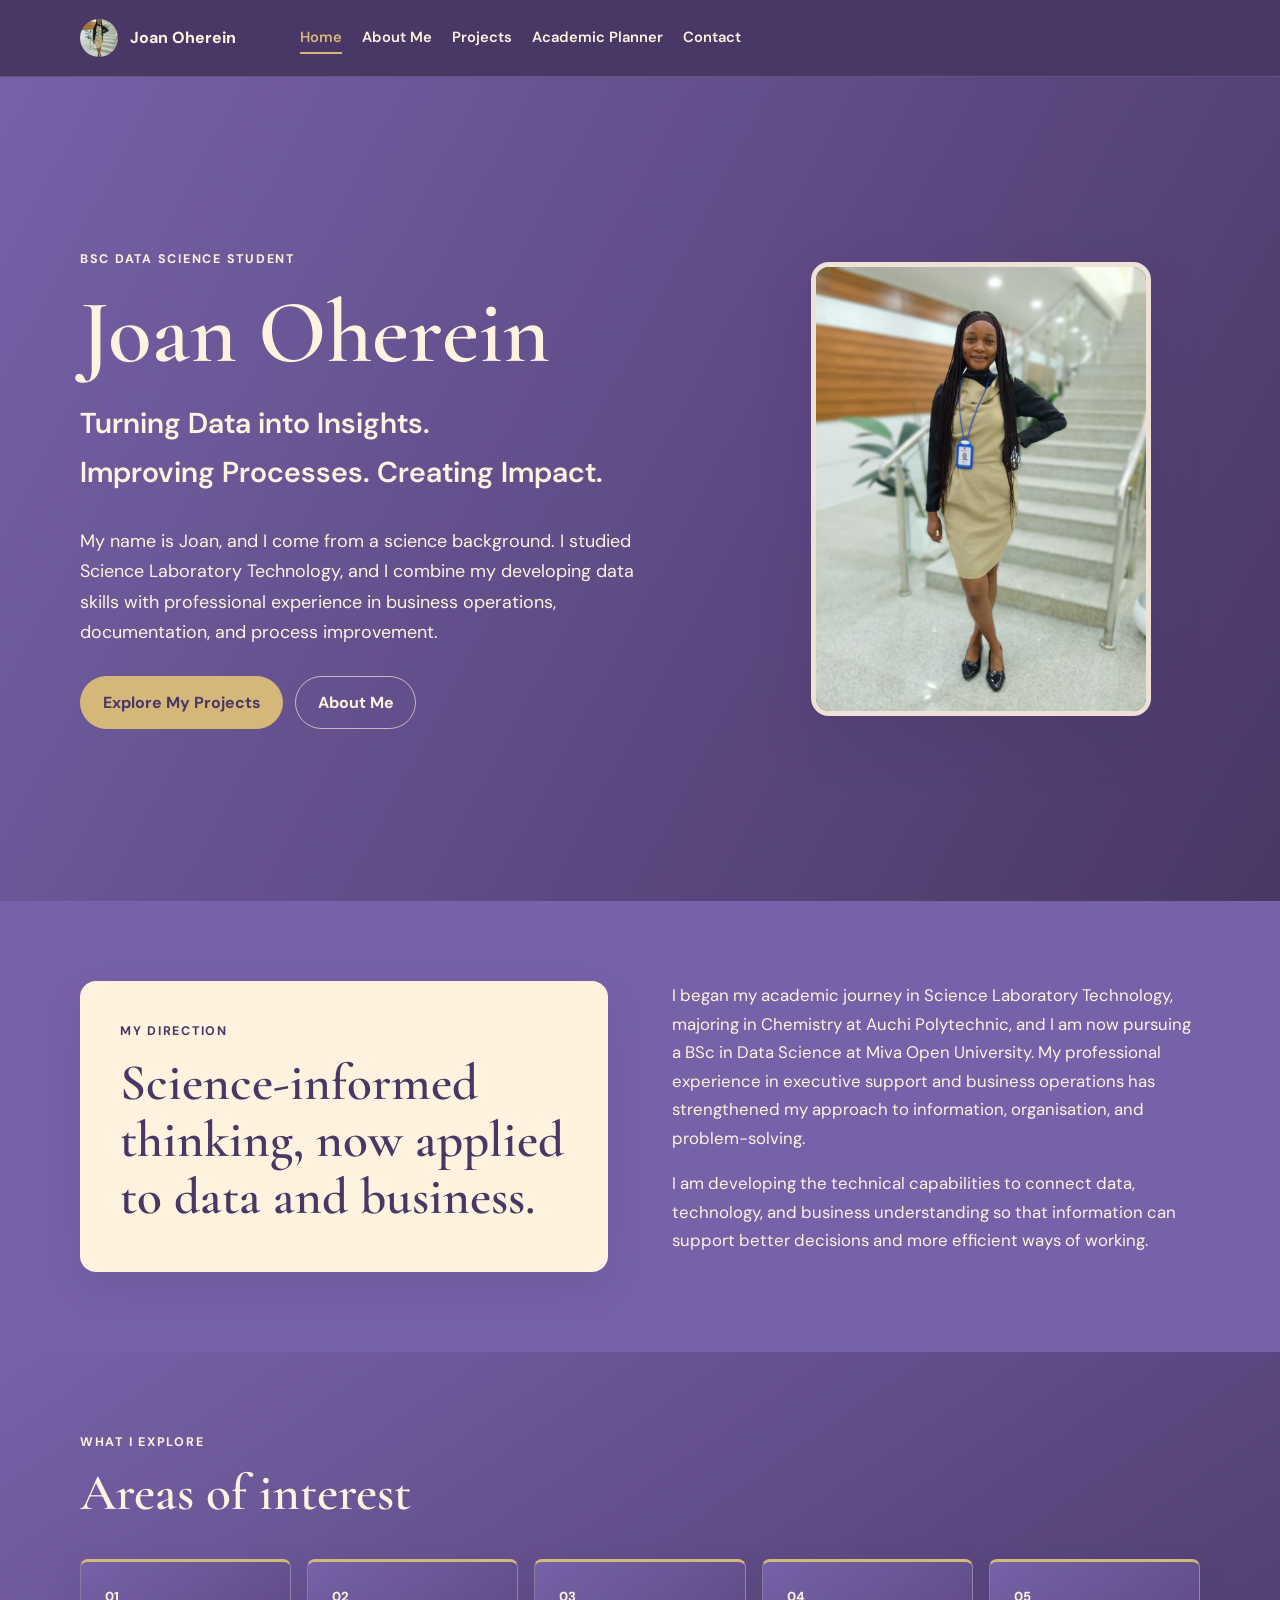
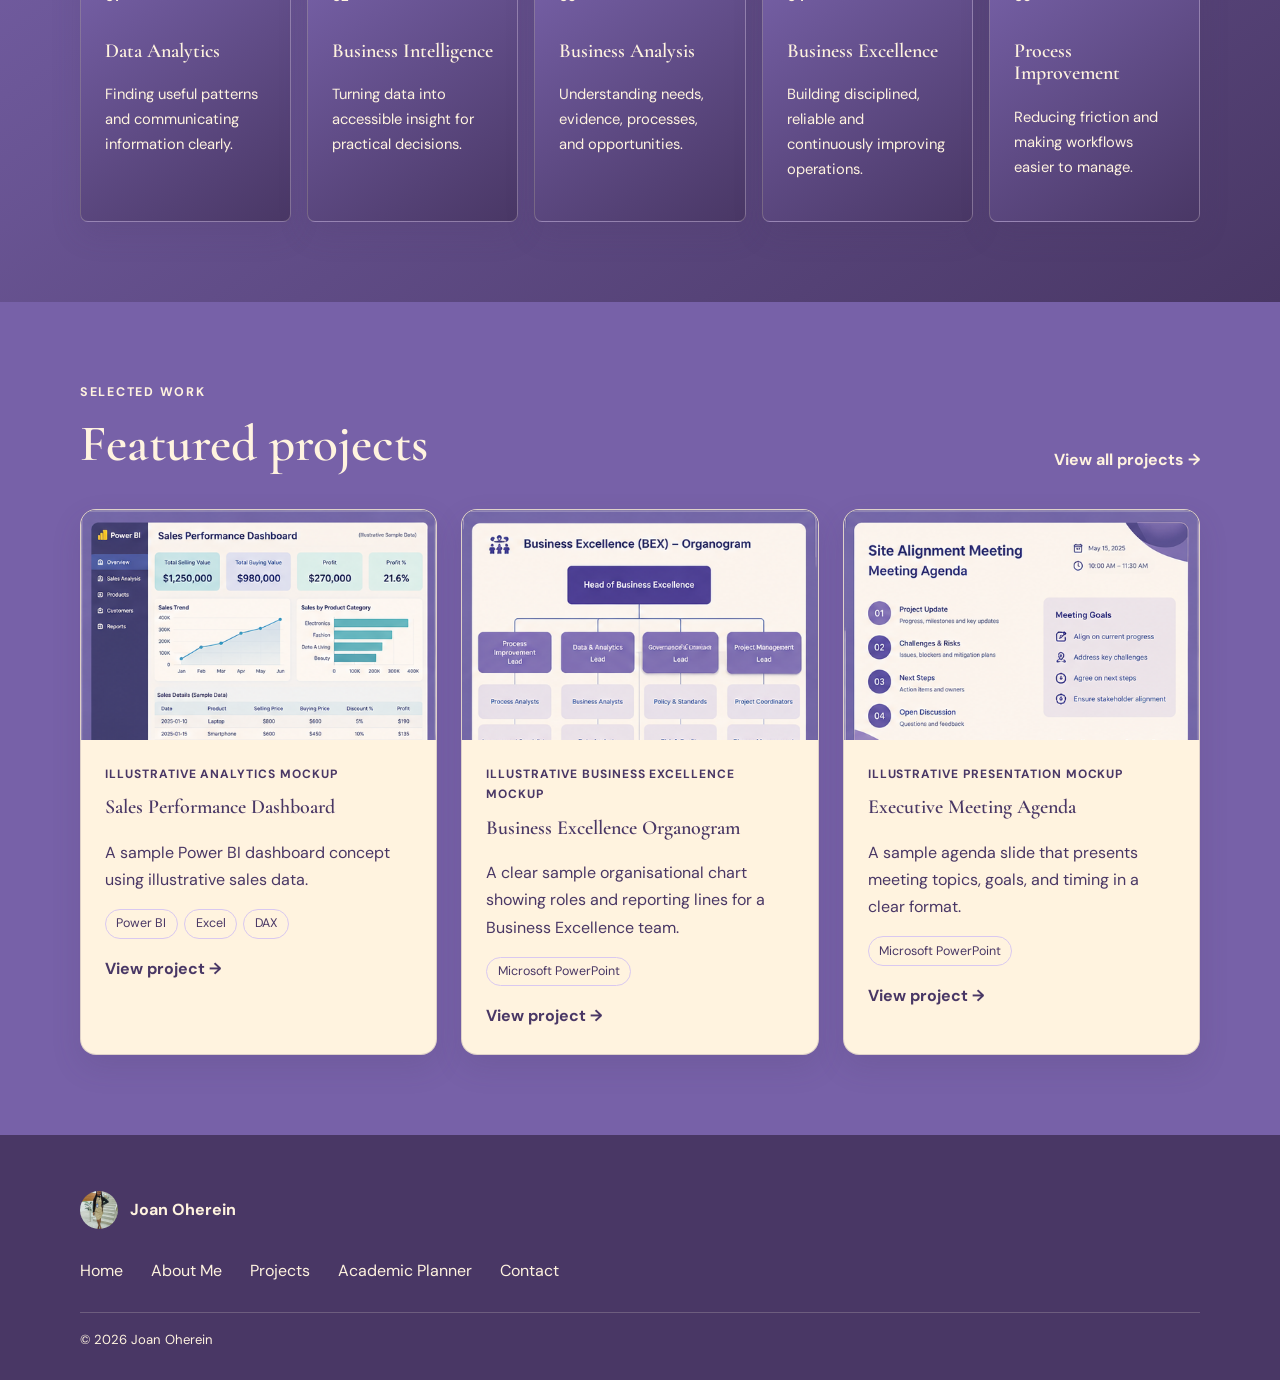
==== index.html @ 18962ed0 "Add initial portfolio structure with HTML, CSS, and JavaScript - Created index.html for the main por" ====
<!DOCTYPE html>
<html lang="en">
<head>
  <meta charset="UTF-8">
  <meta name="viewport" content="width=device-width, initial-scale=1.0">
  <meta name="description" content="Portfolio of Joan Oherein, a BSc Data Science student and aspiring data professional.">
  <title>Joan Oherein | Data Science Portfolio</title>
  <link rel="preconnect" href="https://fonts.googleapis.com">
  <link rel="preconnect" href="https://fonts.gstatic.com" crossorigin>
  <link href="https://fonts.googleapis.com/css2?family=Cormorant+Garamond:wght@500;600;700&family=DM+Sans:wght@400;500;600;700&display=swap" rel="stylesheet">
  <link rel="stylesheet" href="css/style.css">
</head>
<body>
  <a class="skip-link" href="#main-content">Skip to main content</a>
  <header class="site-header">
    <div class="container nav-wrap">
      <a class="brand" href="index.html" aria-label="Joan Oherein home"><img class="brand-mark" src="images/Profile.Jpeg" alt=""><span>Joan Oherein</span></a>
      <button class="nav-toggle" type="button" aria-expanded="false" aria-controls="primary-nav" aria-label="Open navigation"><span></span><span></span><span></span></button>
      <nav id="primary-nav" class="primary-nav" aria-label="Primary navigation">
        <a class="active" href="index.html" aria-current="page">Home</a><a href="about.html">About Me</a><a href="projects.html">Projects</a><a href="planner.html">Academic Planner</a><a href="contact.html">Contact</a>
      </nav>
    </div>
  </header>
  <main id="main-content">
    <section class="hero section">
      <div class="container hero-grid">
        <div class="hero-copy reveal">
          <p class="eyebrow">BSc Data Science Student</p>
          <h1>Joan Oherein</h1>
          <p class="hero-tagline">Turning Data into Insights.<br>Improving Processes. Creating Impact.</p>
          <p class="lead">My name is Joan, and I come from a science background. I studied Science Laboratory Technology, and I combine my developing data skills with professional experience in business operations, documentation, and process improvement.</p>
          <div class="button-row"><a class="button" href="projects.html">Explore My Projects</a><a class="button button-secondary" href="about.html">About Me</a></div>
        </div>
        <figure class="profile-frame reveal">
          <img src="images/Profile.Jpeg" alt="Portrait of Joan Oherein Efelomo">
        </figure>
      </div>
    </section>
    <section class="section">
      <div class="container intro-grid">
        <div><p class="eyebrow">My Direction</p><h2>Science-informed thinking, now applied to data and business.</h2></div>
        <div class="prose"><p>I began my academic journey in Science Laboratory Technology, majoring in Chemistry at Auchi Polytechnic, and I am now pursuing a BSc in Data Science at Miva Open University. My professional experience in executive support and business operations has strengthened my approach to information, organisation, and problem-solving.</p><p>I am developing the technical capabilities to connect data, technology, and business understanding so that information can support better decisions and more efficient ways of working.</p></div>
      </div>
    </section>
    <section class="section section-tinted" aria-labelledby="interests-heading">
      <div class="container"><div class="section-heading"><p class="eyebrow">What I Explore</p><h2 id="interests-heading">Areas of interest</h2></div><div class="interest-grid">
        <article class="interest-card"><span>01</span><h3>Data Analytics</h3><p>Finding useful patterns and communicating information clearly.</p></article>
        <article class="interest-card"><span>02</span><h3>Business Intelligence</h3><p>Turning data into accessible insight for practical decisions.</p></article>
        <article class="interest-card"><span>03</span><h3>Business Analysis</h3><p>Understanding needs, evidence, processes, and opportunities.</p></article>
        <article class="interest-card"><span>04</span><h3>Business Excellence</h3><p>Building disciplined, reliable and continuously improving operations.</p></article>
        <article class="interest-card"><span>05</span><h3>Process Improvement</h3><p>Reducing friction and making workflows easier to manage.</p></article>
      </div></div>
    </section>
    <section class="section" aria-labelledby="featured-heading">
      <div class="container"><div class="section-heading split-heading"><div><p class="eyebrow">Selected Work</p><h2 id="featured-heading">Featured projects</h2></div><a class="text-link" href="projects.html">View all projects <span aria-hidden="true">→</span></a></div><div class="project-grid">
        <article class="project-card"><img src="images/Project%202.png" alt="Illustrative Power BI sales performance dashboard mockup"><div class="project-body"><p class="project-type">Illustrative analytics mockup</p><h3>Sales Performance Dashboard</h3><p>A sample Power BI dashboard concept using illustrative sales data.</p><p class="project-tools"><span>Power BI</span><span>Excel</span><span>DAX</span></p><a class="text-link" href="projects.html#sales-project">View project →</a></div></article>
        <article class="project-card"><img src="images/project%201.png" alt="Illustrative Business Excellence team organogram mockup"><div class="project-body"><p class="project-type">Illustrative business excellence mockup</p><h3>Business Excellence Organogram</h3><p>A clear sample organisational chart showing roles and reporting lines for a Business Excellence team.</p><p class="project-tools"><span>Microsoft PowerPoint</span></p><a class="text-link" href="projects.html#organogram-project">View project →</a></div></article>
        <article class="project-card"><img src="images/Project%203.png" alt="Illustrative executive meeting agenda slide mockup"><div class="project-body"><p class="project-type">Illustrative presentation mockup</p><h3>Executive Meeting Agenda</h3><p>A sample agenda slide that presents meeting topics, goals, and timing in a clear format.</p><p class="project-tools"><span>Microsoft PowerPoint</span></p><a class="text-link" href="projects.html#agenda-project">View project →</a></div></article>
      </div></div>
    </section>
  </main>
  <footer class="site-footer"><div class="container footer-grid"><div><a class="brand brand-light" href="index.html"><img class="brand-mark" src="images/Profile.Jpeg" alt=""><span>Joan Oherein</span></a></div><nav aria-label="Footer navigation"><a href="index.html">Home</a><a href="about.html">About Me</a><a href="projects.html">Projects</a><a href="planner.html">Academic Planner</a><a href="contact.html">Contact</a></nav></div><div class="container footer-bottom"><p>&copy; <span id="current-year">2026</span> Joan Oherein</p></div></footer>
  <script src="js/script.js"></script>
</body>
</html>
---- css/style.css ----
/* Joan's portfolio: shared visual system */
:root {
  color-scheme: light;
  --lavender: #7761A8;
  --aubergine: #493765;
  --cream: #FFF3DF;
  --orchid: #D9C8F0;
  --champagne: #D6B77A;
  --space-1: .5rem; --space-2: 1rem; --space-3: 1.5rem; --space-4: 2rem;
  --space-5: 3rem; --space-6: 5rem; --radius: 8px;
  --shadow: 0 16px 40px rgba(73,55,101,.16);
}
* { box-sizing: border-box; }
html { scroll-behavior: smooth; background: var(--lavender); }
body { margin: 0; color: var(--cream); background: var(--lavender); font-family: "DM Sans", sans-serif; line-height: 1.7; }
img, video { max-width: 100%; display: block; }
a { color: inherit; }
button, input, textarea { font: inherit; }
button, a { -webkit-tap-highlight-color: transparent; }
:focus-visible { outline: 3px solid var(--champagne); outline-offset: 3px; }
.container { width: min(1120px, calc(100% - 40px)); margin-inline: auto; }
.section { padding: var(--space-6) 0; }
.section-tinted { background: linear-gradient(145deg, var(--lavender), var(--aubergine)); }
.skip-link { position: fixed; left: 1rem; top: -5rem; z-index: 100; padding: .75rem 1rem; background: var(--aubergine); color: var(--cream); font-weight: 700; }
.skip-link:focus { top: 1rem; }

/* Header and navigation */
.site-header { position: sticky; top: 0; z-index: 50; background: var(--aubergine); border-bottom: 1px solid rgba(255,243,223,.16); }
.nav-wrap { height: 76px; display: flex; align-items: center; justify-content: flex-start; }
.brand { display: inline-flex; gap: .75rem; align-items: center; text-decoration: none; font-weight: 750; }
.brand-mark { width: 38px; height: 38px; display: block; border-radius: 50%; object-fit: cover; }
.primary-nav { display: flex; align-items: center; gap: 1.25rem; margin-left: clamp(2rem, 5vw, 4rem); }
.primary-nav a { position: relative; min-height: 44px; display: inline-flex; align-items: center; text-decoration: none; color: var(--cream); font-size: .92rem; font-weight: 600; }
.primary-nav a::after { content: ""; position: absolute; left: 0; right: 100%; bottom: .35rem; height: 2px; background: var(--champagne); transition: right .2s ease; }
.primary-nav a:hover::after, .primary-nav a.active::after { right: 0; }
.primary-nav a.active, .primary-nav a:hover { color: var(--champagne); }
.nav-toggle { display: none; width: 44px; height: 44px; border: 0; background: transparent; padding: 10px; }
.nav-toggle span { display: block; height: 2px; margin: 5px 0; background: var(--cream); transition: transform .2s, opacity .2s; }
.nav-toggle[aria-expanded="true"] span:nth-child(1) { transform: translateY(7px) rotate(45deg); }
.nav-toggle[aria-expanded="true"] span:nth-child(2) { opacity: 0; }
.nav-toggle[aria-expanded="true"] span:nth-child(3) { transform: translateY(-7px) rotate(-45deg); }

/* Shared type and controls */
h1, h2, h3 { margin-top: 0; line-height: 1.12; letter-spacing: 0; font-family: "Cormorant Garamond", Georgia, serif; font-weight: 600; }
h1 { font-size: clamp(2.7rem, 7vw, 5.6rem); }
h2 { font-size: clamp(2rem, 4vw, 3.25rem); }
h3 { font-size: 1.25rem; }
p { margin-top: 0; }
.eyebrow { color: var(--cream); font-size: .78rem; font-weight: 700; letter-spacing: .14em; text-transform: uppercase; }
.lead { max-width: 620px; color: var(--cream); font-size: 1.12rem; }
.button-row { display: flex; flex-wrap: wrap; gap: .75rem; margin-top: 1.75rem; }
.button { min-height: 48px; display: inline-flex; align-items: center; justify-content: center; border: 1px solid var(--champagne); border-radius: 999px; padding: .75rem 1.35rem; background: var(--champagne); color: var(--aubergine); text-decoration: none; font-weight: 700; cursor: pointer; transition: transform .2s, background .2s, box-shadow .2s; }
.button:hover { transform: translateY(-2px); background: var(--cream); border-color: var(--cream); box-shadow: 0 10px 24px rgba(73,55,101,.25); }
.button:active { transform: translateY(0); }
.button-secondary { background: transparent; color: var(--cream); border-color: rgba(255,243,223,.65); }
.button-secondary:hover { background: var(--cream); color: var(--aubergine); border-color: var(--cream); }
.button-small { min-height: 42px; font-size: .9rem; }
.text-link { color: var(--aubergine); font-weight: 700; text-decoration: none; }
.section:not(.section-tinted) > .container > .section-heading .text-link { color: var(--cream); }
.text-link:hover { text-decoration: underline; }
.section-heading { margin-bottom: 2.25rem; }
.section-heading h2 { margin-bottom: 0; }
.split-heading { display: flex; align-items: end; justify-content: space-between; gap: 2rem; }

/* Home */
.hero { min-height: calc(100vh - 76px); display: grid; align-items: center; overflow: hidden; position: relative; background: linear-gradient(118deg, var(--lavender) 0%, var(--aubergine) 100%); }
.hero-grid { display: grid; grid-template-columns: 1.15fr .85fr; gap: clamp(2rem, 7vw, 6rem); align-items: center; }
.hero-copy h1 { margin-bottom: 1rem; }
.hero-tagline { color: var(--cream); font-size: clamp(1.2rem, 2.3vw, 1.8rem); font-weight: 600; }
.profile-frame { width: min(340px, 100%); aspect-ratio: 3/4; justify-self: center; margin: 0; }
.profile-frame img { position: relative; width: 100%; height: 100%; border: 5px solid rgba(255,243,223,.9); border-radius: 18px; object-fit: cover; object-position: center 25%; box-shadow: 0 22px 48px rgba(73,55,101,.28); }
.intro-grid { display: grid; grid-template-columns: 1fr 1fr; gap: 4rem; }
.intro-grid > div:first-child { padding: clamp(1.5rem, 4vw, 2.5rem); border-radius: 16px; background: var(--cream); color: var(--aubergine); box-shadow: var(--shadow); }
.intro-grid > div:first-child .eyebrow { color: var(--aubergine); }
.intro-grid > div:first-child h2 { color: var(--aubergine); }
.intro-grid h2 { margin-bottom: 0; }
.prose { color: var(--cream); font-size: 1.05rem; }
.interest-grid { display: grid; grid-template-columns: repeat(5, 1fr); gap: 1rem; }
.interest-card { min-height: 220px; display: flex; flex-direction: column; padding: 1.5rem; border: 1px solid rgba(255,243,223,.25); border-top: 3px solid var(--champagne); border-radius: var(--radius); background: linear-gradient(145deg, var(--lavender), var(--aubergine)); box-shadow: 0 12px 30px rgba(73,55,101,.16); }
.interest-card span { color: var(--cream); font-size: .82rem; font-weight: 800; }
.interest-card h3 { margin-top: 2rem; }
.interest-card p { color: var(--cream); font-size: .92rem; }
.project-grid { display: grid; grid-template-columns: repeat(3, 1fr); gap: 1.5rem; }
.project-card { overflow: hidden; border: 1px solid rgba(73,55,101,.18); border-radius: 16px; background: var(--cream); color: var(--aubergine); box-shadow: 0 12px 30px rgba(73,55,101,.14); transition: transform .25s ease, box-shadow .25s ease; }
.project-card:hover { transform: translateY(-5px); box-shadow: 0 20px 42px rgba(73,55,101,.24); }
.project-card img { width: 100%; height: 230px; object-fit: cover; object-position: top center; background: var(--aubergine); transition: transform .35s ease; }
.project-card:hover img { transform: scale(1.025); }
.project-body { padding: 1.5rem; }
.project-type { color: var(--aubergine); font-size: .75rem; font-weight: 700; letter-spacing: .08em; text-transform: uppercase; }
.project-card h3 { color: var(--aubergine); }
.project-card p:not(.project-type) { color: var(--aubergine); }
.project-card .text-link { color: var(--aubergine); }
.project-tools { display: flex; flex-wrap: wrap; gap: .4rem; }
.project-tools span { border: 1px solid var(--orchid); border-radius: 999px; padding: .2rem .65rem; color: var(--aubergine); font-size: .78rem; }
/* Inner pages */
.page-header { padding: 5rem 0 3.75rem; background: linear-gradient(118deg, var(--lavender), var(--aubergine)); color: var(--cream); }
.page-header h1 { margin-bottom: .75rem; font-size: clamp(3rem, 8vw, 5rem); }
.page-header p:not(.eyebrow) { max-width: 650px; color: var(--cream); font-size: 1.1rem; }
.about-grid { display: grid; grid-template-columns: .75fr 1.25fr; gap: clamp(2rem, 7vw, 6rem); align-items: center; }
.about-photo { width: 100%; max-height: 620px; object-fit: cover; }
.timeline { border-left: 2px solid var(--champagne); }
.timeline-item { display: grid; grid-template-columns: 180px 1fr; gap: 2rem; margin: 0 0 1.5rem; padding: 1.5rem; border: 1px solid rgba(73,55,101,.15); border-radius: 12px; background: var(--cream); color: var(--aubergine); box-shadow: 0 10px 24px rgba(73,55,101,.12); }
.timeline-date { color: var(--aubergine); font-weight: 700; }
.timeline-item h3 { color: var(--aubergine); }
.timeline-item h3 { font-size: 1.5rem; }
.two-column { display: grid; grid-template-columns: 1fr 1fr; gap: 4rem; }
.two-column > article, .two-column > aside { padding: clamp(1.5rem, 4vw, 2.5rem); border: 1px solid rgba(73,55,101,.15); border-radius: 14px; background: var(--cream); color: var(--aubergine); box-shadow: 0 10px 24px rgba(73,55,101,.12); }
.two-column .eyebrow { color: var(--aubergine); }
.two-column h2 { color: var(--aubergine); }
.two-column p, .two-column li { color: var(--aubergine); }
.check-list, .skill-columns ul, .project-detail-copy ul, .project-detail-copy ol { padding-left: 1.2rem; }
.check-list li { margin-bottom: .65rem; }
.skill-columns { display: grid; grid-template-columns: 1fr 1fr; gap: 1.5rem; }
.skill-columns article { padding: 2rem; border: 1px solid rgba(73,55,101,.15); border-left: 4px solid var(--champagne); border-radius: 12px; background: var(--cream); color: var(--aubergine); box-shadow: 0 10px 24px rgba(73,55,101,.12); }
.skill-columns article h3 { color: var(--aubergine); }
.skill-columns li { padding: .3rem 0; }
.table-wrap { overflow-x: auto; border: 1px solid var(--orchid); }
table { width: 100%; min-width: 720px; border-collapse: collapse; background: var(--cream); color: var(--aubergine); }
caption { padding: 1rem; text-align: left; color: var(--cream); }
th, td { padding: 1rem; border-bottom: 1px solid var(--orchid); text-align: left; vertical-align: top; }
th { background: var(--aubergine); color: var(--cream); }
tbody tr:nth-child(even) { background: var(--orchid); color: var(--aubergine); }
.multimedia-grid { display: grid; grid-template-columns: 1fr 1fr; gap: 3rem; align-items: center; }
video { width: 100%; min-height: 280px; background: var(--aubergine); border-radius: 12px; }
.small { color: var(--cream); font-size: .82rem; }
.project-detail-list { display: grid; grid-template-columns: repeat(3, minmax(0, 1fr)); align-items: start; gap: 1.5rem; }
.project-detail { min-width: 0; overflow: hidden; display: flex; flex-direction: column; gap: 0; align-items: stretch; border: 1px solid rgba(73,55,101,.18); border-radius: 16px; background: var(--cream); color: var(--aubergine); box-shadow: 0 12px 30px rgba(73,55,101,.14); transition: transform .25s ease, box-shadow .25s ease; }
.project-detail:hover { transform: translateY(-4px); box-shadow: 0 20px 42px rgba(73,55,101,.22); }
.project-detail-image { width: 100%; aspect-ratio: 4 / 5; position: static; overflow: hidden; padding: .75rem; background: var(--aubergine); }
.project-preview { display: block; width: 100%; height: 100%; }
.project-preview:focus-visible { outline: 3px solid var(--champagne); outline-offset: -3px; }
.project-detail-image img { display: block; width: 100%; height: 100%; object-fit: contain; transition: transform .35s ease; }
.project-detail:hover .project-detail-image img { transform: scale(1.025); }
.project-detail-copy { padding: clamp(1.25rem, 3vw, 2rem); }
.project-detail-copy h2 { color: var(--aubergine); font-size: clamp(2rem, 4vw, 3rem); }
.project-detail-copy > p:not(.eyebrow), .project-detail-copy li { color: var(--aubergine); }
.project-detail-copy .eyebrow { color: var(--aubergine); }
.project-detail-copy .project-tools { align-items: center; padding-bottom: 1rem; border-bottom: 1px solid var(--orchid); }
.project-detail-copy .project-tools strong { margin-right: .2rem; }
.note { padding: 1rem; border-left: 3px solid var(--champagne); border-radius: 0 8px 8px 0; background: var(--orchid); color: var(--aubergine); }
.project-detail-copy h3 { color: var(--aubergine); }
.project-detail .button { background: var(--aubergine); border-color: var(--aubergine); color: var(--cream); }
.project-detail .button:hover { background: var(--lavender); border-color: var(--lavender); }

/* Planner */
.planner-dashboard { max-width: 900px; }
.task-entry { margin-bottom: 1.5rem; padding: 1.5rem; border: 1px solid var(--orchid); border-radius: 14px; background: var(--cream); color: var(--aubergine); box-shadow: 0 10px 24px rgba(73,55,101,.1); }
.task-input-row { display: grid; grid-template-columns: 1fr auto; gap: .75rem; }
.summary-grid { display: grid; grid-template-columns: repeat(3, 1fr); gap: 1rem; margin-bottom: 1rem; }
.summary-grid article { padding: 1.25rem; border-left: 3px solid var(--champagne); border-radius: 10px; background: var(--aubergine); color: var(--cream); }
.summary-grid span { display: block; color: var(--cream); font-size: .85rem; }
.summary-grid strong { font-size: 2rem; }
.progress-panel { margin-bottom: 1.5rem; padding: 1.25rem; border: 1px solid var(--orchid); border-radius: 12px; background: var(--cream); color: var(--aubergine); }
.progress-panel > div:first-child { display: flex; justify-content: space-between; margin-bottom: .65rem; }
.progress-track { height: 12px; overflow: hidden; border-radius: 20px; background: var(--orchid); }
.progress-bar { width: 0; height: 100%; border-radius: inherit; background: var(--aubergine); transition: width .3s ease; }
.task-panel { min-height: 220px; padding: 1.5rem; border: 1px solid var(--orchid); border-radius: 14px; background: var(--cream); color: var(--aubergine); }
.task-panel-head { display: flex; justify-content: space-between; gap: 1rem; align-items: center; margin-bottom: 1rem; }
.task-panel-head h2 { margin: 0; font-size: 1.5rem; }
.filters { display: flex; gap: .25rem; }
.filter-button { min-height: 44px; border: 1px solid var(--aubergine); border-radius: 999px; background: var(--cream); color: var(--aubergine); padding: .45rem .75rem; cursor: pointer; transition: background .2s, color .2s; }
.filter-button.active, .filter-button:hover { border-color: var(--aubergine); background: var(--aubergine); color: var(--cream); }
.task-list { list-style: none; padding: 0; margin: 0; }
.task-item { display: grid; grid-template-columns: auto 1fr auto; gap: 1rem; align-items: center; padding: .85rem 0; border-bottom: 1px solid var(--orchid); }
.task-item .task-title { color: var(--aubergine); }
.task-item.completed .task-title { color: var(--aubergine); opacity: .7; text-decoration: line-through; }
.task-checkbox { width: 20px; height: 20px; accent-color: var(--aubergine); }
.delete-task { min-width: 44px; min-height: 44px; border: 1px solid transparent; border-radius: 50%; background: transparent; color: var(--aubergine); font-size: 1.35rem; cursor: pointer; }
.delete-task:hover { border-color: var(--orchid); background: var(--orchid); }
.empty-state { margin: 2rem 0; color: var(--aubergine); text-align: center; }

/* Contact and forms */
.contact-form-wrap { max-width: 820px; }
.contact-form { padding: clamp(1.25rem, 4vw, 2rem); border: 1px solid var(--orchid); border-top: 4px solid var(--champagne); border-radius: 16px; background: var(--cream); color: var(--aubergine); box-shadow: var(--shadow); }
.field { margin-bottom: 1rem; }
.field label { display: block; margin-bottom: .4rem; font-weight: 700; }
.field input, .field textarea { width: 100%; min-height: 48px; border: 1px solid var(--orchid); border-radius: 8px; padding: .75rem; background: var(--cream); color: var(--aubergine); }
.field input::placeholder, .field textarea::placeholder { color: var(--aubergine); opacity: .75; }
.field textarea { resize: vertical; }
.field input[aria-invalid="true"], .field textarea[aria-invalid="true"] { border-color: var(--aubergine); box-shadow: 0 0 0 1px var(--aubergine); }
.field-error { min-height: 1.3rem; margin: .25rem 0 0; color: var(--aubergine); font-size: .82rem; }
.field-hint { margin: .35rem 0 0; color: var(--aubergine); font-size: .82rem; }
.form-success { display: none; margin-top: 1rem; padding: 1rem; border-left: 3px solid var(--aubergine); border-radius: 0 8px 8px 0; background: var(--orchid); color: var(--aubergine); }
.form-success.visible { display: block; }

/* Footer and animation */
.site-footer { padding: 3.5rem 0 1rem; background: var(--aubergine); color: var(--cream); }
.footer-grid { display: grid; grid-template-columns: 1fr; justify-items: start; gap: 1.25rem; }
.brand-light .brand-mark { background: var(--champagne); color: var(--aubergine); }
.footer-grid p { margin-top: 1rem; color: var(--cream); }
.footer-grid nav { display: flex; flex-wrap: wrap; gap: .5rem 1.75rem; }
.footer-grid nav a { color: var(--cream); text-decoration: none; }
.footer-grid nav a:hover { color: var(--champagne); text-decoration: underline; }
.footer-bottom { margin-top: 1.75rem; padding-top: 1rem; border-top: 1px solid rgba(255,243,223,.2); color: var(--cream); font-size: .82rem; }
.reveal { animation: reveal .7s ease both; }
.profile-frame.reveal { animation-delay: .12s; }
@keyframes reveal { from { opacity: 0; transform: translateY(18px); } to { opacity: 1; transform: translateY(0); } }

/* Responsive layouts */
@media (max-width: 960px) {
  .primary-nav { gap: .85rem; }
  .primary-nav a { font-size: .82rem; }
  .interest-grid { grid-template-columns: repeat(3, 1fr); }
  .profile-frame { width: min(320px, 100%); }
  .project-detail-list { grid-template-columns: repeat(2, minmax(0, 1fr)); }
}
@media (max-width: 760px) {
  .container { width: min(100% - 28px, 1120px); }
  .section { padding: 3.75rem 0; }
  .nav-wrap { height: 68px; }
  .nav-toggle { display: block; }
  .primary-nav { position: absolute; left: 0; right: 0; top: 68px; display: none; margin-left: 0; padding: .75rem 14px 1rem; background: var(--aubergine); border-bottom: 1px solid rgba(255,243,223,.2); box-shadow: 0 12px 20px rgba(73,55,101,.24); }
  .primary-nav.open { display: grid; }
  .primary-nav a { padding: .75rem; }
  .hero { min-height: auto; }
  .hero-grid, .intro-grid, .about-grid, .two-column, .skill-columns, .multimedia-grid { grid-template-columns: 1fr; }
  .project-detail-list { grid-template-columns: 1fr; }
  .hero-grid { gap: 3.5rem; }
  .profile-frame { width: min(280px, 100%); margin-inline: auto; }
  .interest-grid, .project-grid { grid-template-columns: 1fr; }
  .interest-card { min-height: 170px; }
  .split-heading { align-items: start; flex-direction: column; }
  .timeline-item { grid-template-columns: 1fr; gap: .5rem; }
  .footer-grid { gap: 1rem; }
  .footer-grid nav { gap: .5rem 1.5rem; }
}
@media (max-width: 560px) {
  h1 { font-size: 3rem; }
  .page-header { padding-block: 3.5rem 2.75rem; }
  .button-row .button { width: 100%; }
  .summary-grid { grid-template-columns: 1fr 1fr 1fr; gap: .5rem; }
  .summary-grid article { padding: .75rem; }
  .summary-grid strong { font-size: 1.5rem; }
  .task-input-row { grid-template-columns: 1fr; }
  .task-panel { padding: 1rem; }
  .task-panel-head { align-items: start; flex-direction: column; }
  .filters { width: 100%; }
  .filter-button { flex: 1; padding-inline: .35rem; }
  .task-item { gap: .6rem; }
}
@media (prefers-reduced-motion: reduce) {
  html { scroll-behavior: auto; }
  *, *::before, *::after { animation-duration: .01ms !important; animation-iteration-count: 1 !important; transition-duration: .01ms !important; }
}
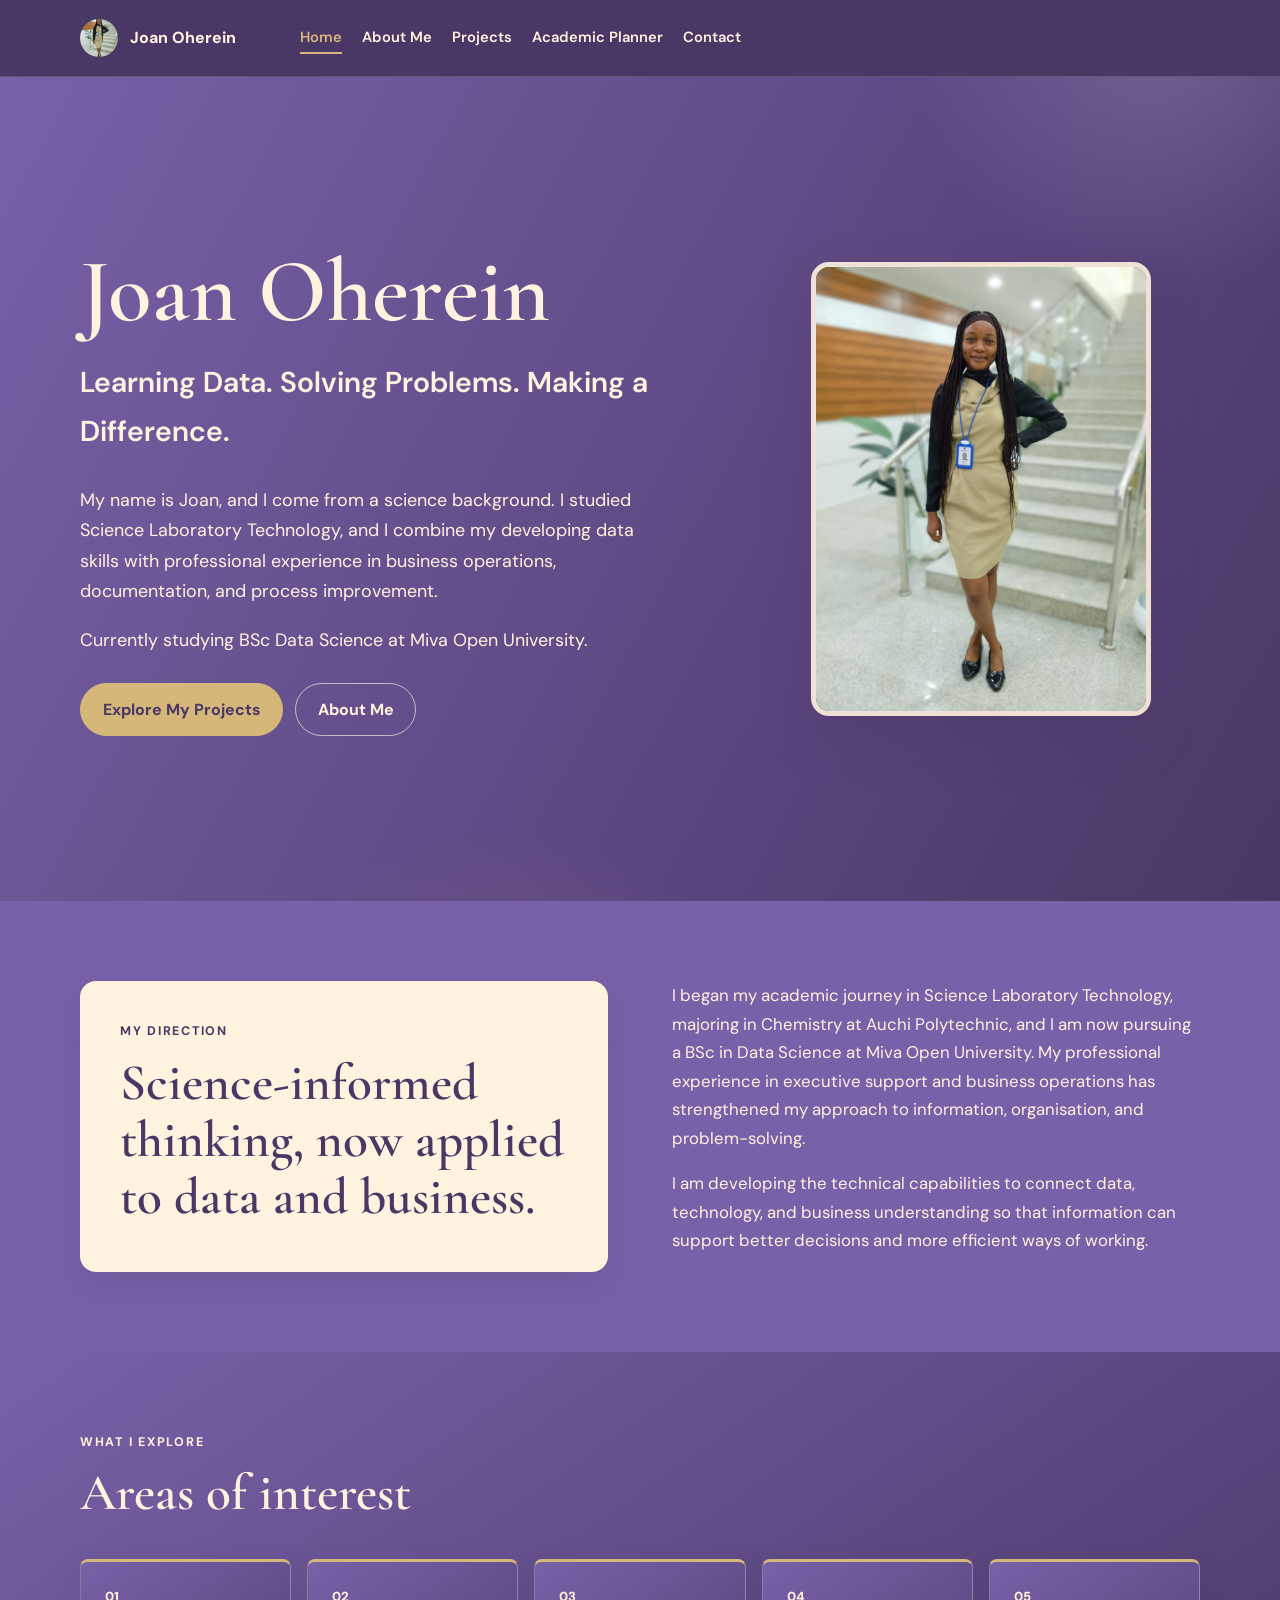
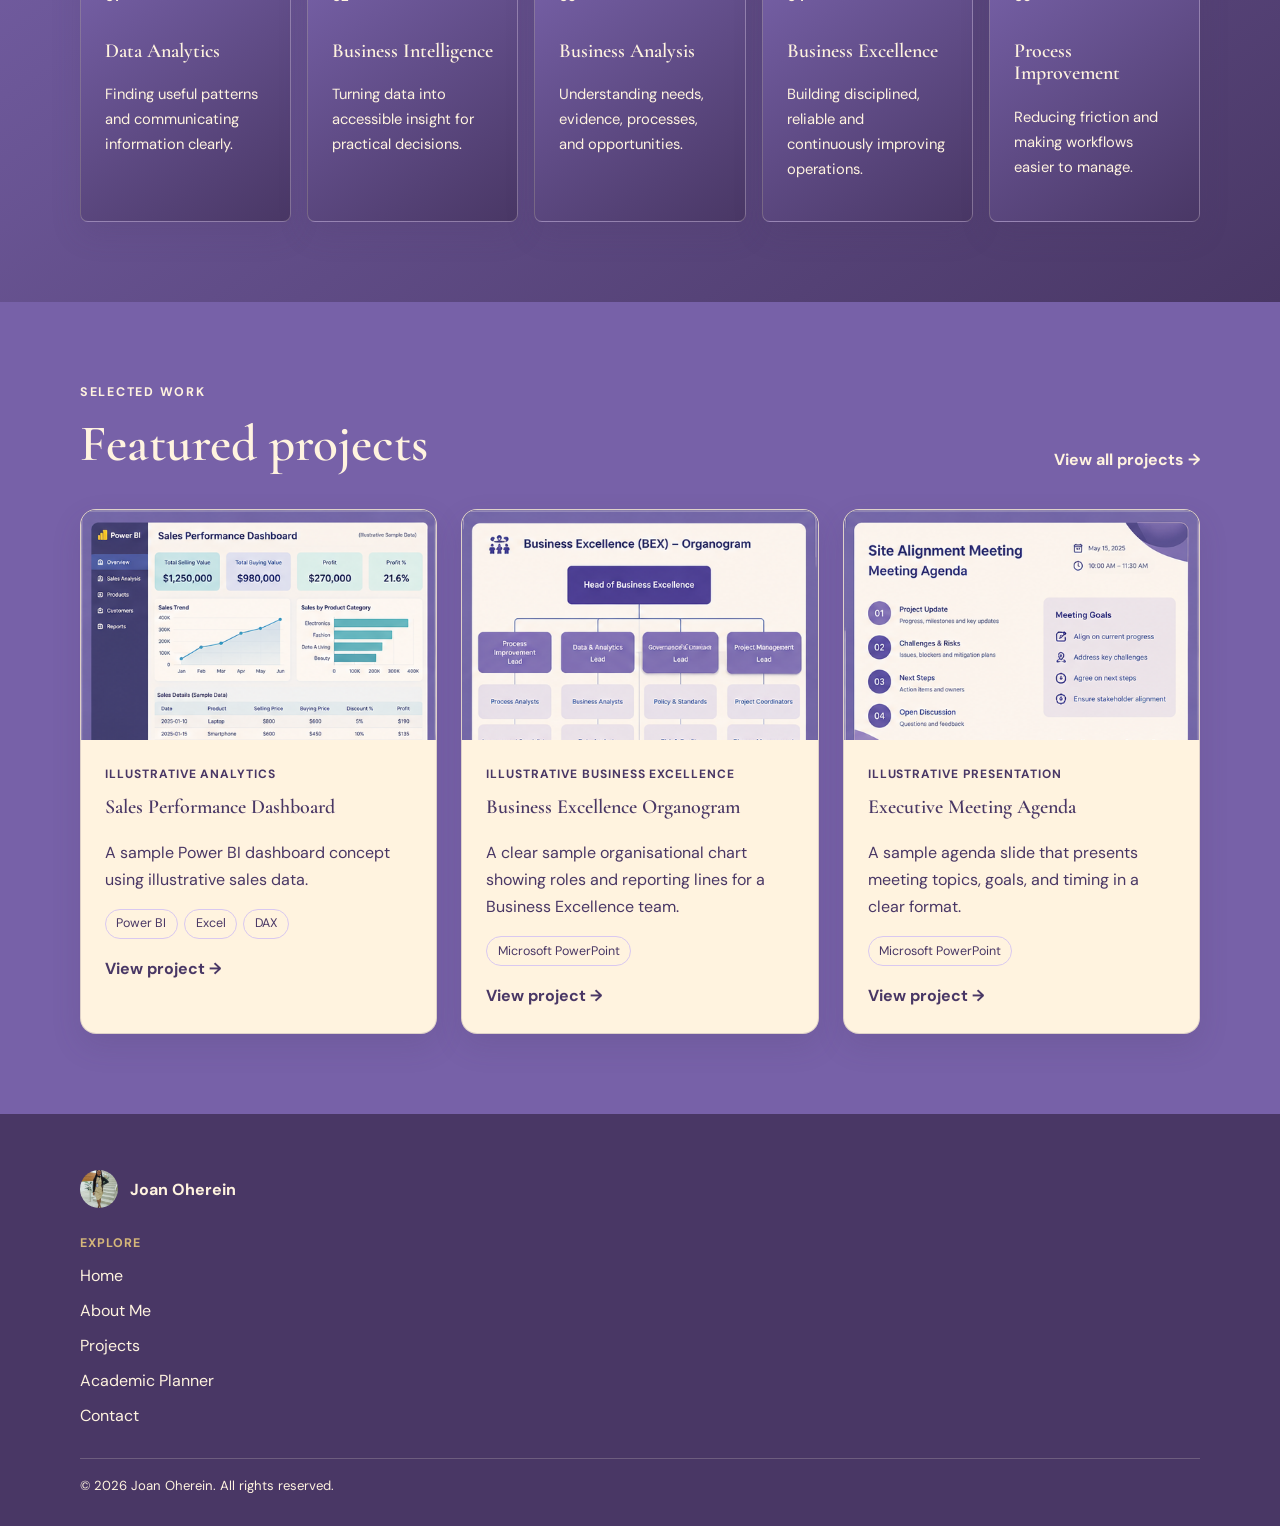
==== commit a3599e0e: "Enhance styling and animations across the site; update image paths and project details - Added page " ====
--- a/index.html
+++ b/index.html
@@ -14,7 +14,7 @@
   <a class="skip-link" href="#main-content">Skip to main content</a>
   <header class="site-header">
     <div class="container nav-wrap">
-      <a class="brand" href="index.html" aria-label="Joan Oherein home"><img class="brand-mark" src="images/Profile.Jpeg" alt=""><span>Joan Oherein</span></a>
+      <a class="brand" href="index.html" aria-label="Joan Oherein home"><img class="brand-mark" src="assets/images/Profile.Jpeg" alt=""><span>Joan Oherein</span></a>
       <button class="nav-toggle" type="button" aria-expanded="false" aria-controls="primary-nav" aria-label="Open navigation"><span></span><span></span><span></span></button>
       <nav id="primary-nav" class="primary-nav" aria-label="Primary navigation">
         <a class="active" href="index.html" aria-current="page">Home</a><a href="about.html">About Me</a><a href="projects.html">Projects</a><a href="planner.html">Academic Planner</a><a href="contact.html">Contact</a>
@@ -25,14 +25,14 @@
     <section class="hero section">
       <div class="container hero-grid">
         <div class="hero-copy reveal">
-          <p class="eyebrow">BSc Data Science Student</p>
           <h1>Joan Oherein</h1>
-          <p class="hero-tagline">Turning Data into Insights.<br>Improving Processes. Creating Impact.</p>
+          <p class="hero-tagline">Learning Data. Solving Problems. Making a Difference.</p>
           <p class="lead">My name is Joan, and I come from a science background. I studied Science Laboratory Technology, and I combine my developing data skills with professional experience in business operations, documentation, and process improvement.</p>
+          <p class="lead">Currently studying BSc Data Science at Miva Open University.</p>
           <div class="button-row"><a class="button" href="projects.html">Explore My Projects</a><a class="button button-secondary" href="about.html">About Me</a></div>
         </div>
         <figure class="profile-frame reveal">
-          <img src="images/Profile.Jpeg" alt="Portrait of Joan Oherein Efelomo">
+          <img src="assets/images/Profile.Jpeg" alt="Portrait of Joan Oherein Efelomo">
         </figure>
       </div>
     </section>
@@ -53,13 +53,13 @@
     </section>
     <section class="section" aria-labelledby="featured-heading">
       <div class="container"><div class="section-heading split-heading"><div><p class="eyebrow">Selected Work</p><h2 id="featured-heading">Featured projects</h2></div><a class="text-link" href="projects.html">View all projects <span aria-hidden="true">→</span></a></div><div class="project-grid">
-        <article class="project-card"><img src="images/Project%202.png" alt="Illustrative Power BI sales performance dashboard mockup"><div class="project-body"><p class="project-type">Illustrative analytics mockup</p><h3>Sales Performance Dashboard</h3><p>A sample Power BI dashboard concept using illustrative sales data.</p><p class="project-tools"><span>Power BI</span><span>Excel</span><span>DAX</span></p><a class="text-link" href="projects.html#sales-project">View project →</a></div></article>
-        <article class="project-card"><img src="images/project%201.png" alt="Illustrative Business Excellence team organogram mockup"><div class="project-body"><p class="project-type">Illustrative business excellence mockup</p><h3>Business Excellence Organogram</h3><p>A clear sample organisational chart showing roles and reporting lines for a Business Excellence team.</p><p class="project-tools"><span>Microsoft PowerPoint</span></p><a class="text-link" href="projects.html#organogram-project">View project →</a></div></article>
-        <article class="project-card"><img src="images/Project%203.png" alt="Illustrative executive meeting agenda slide mockup"><div class="project-body"><p class="project-type">Illustrative presentation mockup</p><h3>Executive Meeting Agenda</h3><p>A sample agenda slide that presents meeting topics, goals, and timing in a clear format.</p><p class="project-tools"><span>Microsoft PowerPoint</span></p><a class="text-link" href="projects.html#agenda-project">View project →</a></div></article>
+        <article class="project-card"><img src="assets/images/Project%202.png" alt="Illustrative Power BI sales performance dashboard"><div class="project-body"><p class="project-type">Illustrative analytics</p><h3>Sales Performance Dashboard</h3><p>A sample Power BI dashboard concept using illustrative sales data.</p><p class="project-tools"><span>Power BI</span><span>Excel</span><span>DAX</span></p><a class="text-link" href="projects.html#sales-project">View project →</a></div></article>
+        <article class="project-card"><img src="assets/images/project%201.png" alt="Illustrative Business Excellence team organogram"><div class="project-body"><p class="project-type">Illustrative business excellence</p><h3>Business Excellence Organogram</h3><p>A clear sample organisational chart showing roles and reporting lines for a Business Excellence team.</p><p class="project-tools"><span>Microsoft PowerPoint</span></p><a class="text-link" href="projects.html#organogram-project">View project →</a></div></article>
+        <article class="project-card"><img src="assets/images/Project%203.png" alt="Illustrative executive meeting agenda slide"><div class="project-body"><p class="project-type">Illustrative presentation</p><h3>Executive Meeting Agenda</h3><p>A sample agenda slide that presents meeting topics, goals, and timing in a clear format.</p><p class="project-tools"><span>Microsoft PowerPoint</span></p><a class="text-link" href="projects.html#agenda-project">View project →</a></div></article>
       </div></div>
     </section>
   </main>
-  <footer class="site-footer"><div class="container footer-grid"><div><a class="brand brand-light" href="index.html"><img class="brand-mark" src="images/Profile.Jpeg" alt=""><span>Joan Oherein</span></a></div><nav aria-label="Footer navigation"><a href="index.html">Home</a><a href="about.html">About Me</a><a href="projects.html">Projects</a><a href="planner.html">Academic Planner</a><a href="contact.html">Contact</a></nav></div><div class="container footer-bottom"><p>&copy; <span id="current-year">2026</span> Joan Oherein</p></div></footer>
+  <footer class="site-footer"><div class="container footer-grid"><div><a class="brand brand-light" href="index.html"><img class="brand-mark" src="assets/images/Profile.Jpeg" alt=""><span>Joan Oherein</span></a></div><div class="footer-explore"><span class="footer-section-label">EXPLORE</span><nav aria-label="Footer navigation"><a href="index.html">Home</a><a href="about.html">About Me</a><a href="projects.html">Projects</a><a href="planner.html">Academic Planner</a><a href="contact.html">Contact</a></nav></div></div><div class="container footer-bottom"><p>&copy; <span id="current-year">2026</span> Joan Oherein. All rights reserved.</p></div></footer>
   <script src="js/script.js"></script>
 </body>
 </html>
--- a/css/style.css
+++ b/css/style.css
@@ -12,7 +12,7 @@
 }
 * { box-sizing: border-box; }
 html { scroll-behavior: smooth; background: var(--lavender); }
-body { margin: 0; color: var(--cream); background: var(--lavender); font-family: "DM Sans", sans-serif; line-height: 1.7; }
+body { margin: 0; color: var(--cream); background: var(--lavender); font-family: "DM Sans", sans-serif; line-height: 1.7; animation: page-enter .45s ease both; }
 img, video { max-width: 100%; display: block; }
 a { color: inherit; }
 button, input, textarea { font: inherit; }
@@ -30,7 +30,7 @@
 .brand { display: inline-flex; gap: .75rem; align-items: center; text-decoration: none; font-weight: 750; }
 .brand-mark { width: 38px; height: 38px; display: block; border-radius: 50%; object-fit: cover; }
 .primary-nav { display: flex; align-items: center; gap: 1.25rem; margin-left: clamp(2rem, 5vw, 4rem); }
-.primary-nav a { position: relative; min-height: 44px; display: inline-flex; align-items: center; text-decoration: none; color: var(--cream); font-size: .92rem; font-weight: 600; }
+.primary-nav a { position: relative; min-height: 44px; display: inline-flex; align-items: center; text-decoration: none; color: var(--cream); font-size: .92rem; font-weight: 600; transition: color .2s ease; }
 .primary-nav a::after { content: ""; position: absolute; left: 0; right: 100%; bottom: .35rem; height: 2px; background: var(--champagne); transition: right .2s ease; }
 .primary-nav a:hover::after, .primary-nav a.active::after { right: 0; }
 .primary-nav a.active, .primary-nav a:hover { color: var(--champagne); }
@@ -57,18 +57,29 @@
 .button-small { min-height: 42px; font-size: .9rem; }
 .text-link { color: var(--aubergine); font-weight: 700; text-decoration: none; }
 .section:not(.section-tinted) > .container > .section-heading .text-link { color: var(--cream); }
-.text-link:hover { text-decoration: underline; }
+.text-link { display: inline-block; transition: transform .2s ease, color .2s ease; }
+.text-link:hover { transform: translateX(3px); text-decoration: underline; }
 .section-heading { margin-bottom: 2.25rem; }
 .section-heading h2 { margin-bottom: 0; }
 .split-heading { display: flex; align-items: end; justify-content: space-between; gap: 2rem; }
 
 /* Home */
-.hero { min-height: calc(100vh - 76px); display: grid; align-items: center; overflow: hidden; position: relative; background: linear-gradient(118deg, var(--lavender) 0%, var(--aubergine) 100%); }
-.hero-grid { display: grid; grid-template-columns: 1.15fr .85fr; gap: clamp(2rem, 7vw, 6rem); align-items: center; }
+.hero { min-height: calc(100vh - 76px); display: grid; align-items: center; overflow: hidden; position: relative; background: linear-gradient(118deg, var(--lavender) 0%, var(--aubergine) 100%); isolation: isolate; }
+.hero::before, .hero::after { position: absolute; z-index: -1; width: clamp(18rem, 42vw, 38rem); aspect-ratio: 1; border-radius: 50%; content: ""; pointer-events: none; }
+.hero::before { top: -38%; right: -12%; background: radial-gradient(circle, rgba(217,200,240,.2), rgba(217,200,240,0) 68%); animation: ambient-drift 18s ease-in-out infinite alternate; }
+.hero::after { bottom: -55%; left: 18%; background: radial-gradient(circle, rgba(214,183,122,.14), rgba(214,183,122,0) 68%); animation: ambient-drift 22s ease-in-out -5s infinite alternate-reverse; }
+.hero-grid { position: relative; z-index: 1; display: grid; grid-template-columns: 1.15fr .85fr; gap: clamp(2rem, 7vw, 6rem); align-items: center; }
 .hero-copy h1 { margin-bottom: 1rem; }
+.hero-copy > .eyebrow, .hero-copy > h1, .hero-copy > .hero-tagline, .hero-copy > .lead, .hero-copy > .button-row { animation: hero-reveal .7s ease both; }
+.hero-copy > h1 { animation-delay: .08s; }
+.hero-copy > .hero-tagline { animation-delay: .16s; }
+.hero-copy > .lead { animation-delay: .24s; }
+.hero-copy > .button-row { animation-delay: .32s; }
 .hero-tagline { color: var(--cream); font-size: clamp(1.2rem, 2.3vw, 1.8rem); font-weight: 600; }
 .profile-frame { width: min(340px, 100%); aspect-ratio: 3/4; justify-self: center; margin: 0; }
 .profile-frame img { position: relative; width: 100%; height: 100%; border: 5px solid rgba(255,243,223,.9); border-radius: 18px; object-fit: cover; object-position: center 25%; box-shadow: 0 22px 48px rgba(73,55,101,.28); }
+.profile-frame img { transition: transform .45s ease, box-shadow .45s ease; }
+.profile-frame:hover img { transform: translateY(-4px); box-shadow: 0 28px 54px rgba(73,55,101,.34); }
 .intro-grid { display: grid; grid-template-columns: 1fr 1fr; gap: 4rem; }
 .intro-grid > div:first-child { padding: clamp(1.5rem, 4vw, 2.5rem); border-radius: 16px; background: var(--cream); color: var(--aubergine); box-shadow: var(--shadow); }
 .intro-grid > div:first-child .eyebrow { color: var(--aubergine); }
@@ -83,6 +94,7 @@
 .project-grid { display: grid; grid-template-columns: repeat(3, 1fr); gap: 1.5rem; }
 .project-card { overflow: hidden; border: 1px solid rgba(73,55,101,.18); border-radius: 16px; background: var(--cream); color: var(--aubergine); box-shadow: 0 12px 30px rgba(73,55,101,.14); transition: transform .25s ease, box-shadow .25s ease; }
 .project-card:hover { transform: translateY(-5px); box-shadow: 0 20px 42px rgba(73,55,101,.24); }
+.project-card:focus-within { transform: translateY(-3px); box-shadow: 0 20px 42px rgba(73,55,101,.24); }
 .project-card img { width: 100%; height: 230px; object-fit: cover; object-position: top center; background: var(--aubergine); transition: transform .35s ease; }
 .project-card:hover img { transform: scale(1.025); }
 .project-body { padding: 1.5rem; }
@@ -92,8 +104,18 @@
 .project-card .text-link { color: var(--aubergine); }
 .project-tools { display: flex; flex-wrap: wrap; gap: .4rem; }
 .project-tools span { border: 1px solid var(--orchid); border-radius: 999px; padding: .2rem .65rem; color: var(--aubergine); font-size: .78rem; }
+.audio-card { max-width: 820px; padding: clamp(1.25rem, 4vw, 2rem); border: 1px solid var(--orchid); border-top: 4px solid var(--champagne); border-radius: 16px; background: var(--cream); color: var(--aubergine); box-shadow: var(--shadow); }
+.audio-card .section-heading { margin-bottom: 1rem; }
+.audio-card .section-heading .eyebrow, .audio-card .section-heading h2 { color: var(--aubergine); }
+.audio-card .section-heading h2 { font-size: clamp(2rem, 4vw, 3rem); }
+.audio-description { max-width: 650px; }
+.audio-card audio { display: block; width: 100%; margin: 1.25rem 0 .75rem; }
+.audio-note { margin: 0; color: var(--aubergine); font-size: .9rem; }
+.audio-card code { overflow-wrap: anywhere; }
 /* Inner pages */
-.page-header { padding: 5rem 0 3.75rem; background: linear-gradient(118deg, var(--lavender), var(--aubergine)); color: var(--cream); }
+.page-header { position: relative; overflow: hidden; isolation: isolate; padding: 5rem 0 3.75rem; background: linear-gradient(118deg, var(--lavender), var(--aubergine)); color: var(--cream); }
+.page-header::after { position: absolute; z-index: -1; top: -110%; right: -8%; width: clamp(18rem, 42vw, 38rem); aspect-ratio: 1; border-radius: 50%; background: radial-gradient(circle, rgba(217,200,240,.16), rgba(217,200,240,0) 68%); content: ""; pointer-events: none; animation: ambient-drift 20s ease-in-out infinite alternate; }
+.page-header > .container { position: relative; z-index: 1; }
 .page-header h1 { margin-bottom: .75rem; font-size: clamp(3rem, 8vw, 5rem); }
 .page-header p:not(.eyebrow) { max-width: 650px; color: var(--cream); font-size: 1.1rem; }
 .about-grid { display: grid; grid-template-columns: .75fr 1.25fr; gap: clamp(2rem, 7vw, 6rem); align-items: center; }
@@ -188,13 +210,25 @@
 .footer-grid { display: grid; grid-template-columns: 1fr; justify-items: start; gap: 1.25rem; }
 .brand-light .brand-mark { background: var(--champagne); color: var(--aubergine); }
 .footer-grid p { margin-top: 1rem; color: var(--cream); }
-.footer-grid nav { display: flex; flex-wrap: wrap; gap: .5rem 1.75rem; }
+.footer-grid nav { display: flex; flex-direction: column; align-items: flex-start; gap: .5rem; }
 .footer-grid nav a { color: var(--cream); text-decoration: none; }
 .footer-grid nav a:hover { color: var(--champagne); text-decoration: underline; }
+.footer-explore { display: grid; justify-items: start; gap: .65rem; }
+.footer-section-label { color: var(--champagne); font-size: .78rem; font-weight: 700; letter-spacing: .08em; line-height: 1.2; }
 .footer-bottom { margin-top: 1.75rem; padding-top: 1rem; border-top: 1px solid rgba(255,243,223,.2); color: var(--cream); font-size: .82rem; }
 .reveal { animation: reveal .7s ease both; }
 .profile-frame.reveal { animation-delay: .12s; }
 @keyframes reveal { from { opacity: 0; transform: translateY(18px); } to { opacity: 1; transform: translateY(0); } }
+@keyframes page-enter { from { opacity: 0; } to { opacity: 1; } }
+@keyframes hero-reveal { from { opacity: 0; transform: translateY(14px); } to { opacity: 1; transform: translateY(0); } }
+@keyframes ambient-drift { from { transform: translate3d(-2%, 1%, 0) scale(.96); } to { transform: translate3d(3%, -2%, 0) scale(1.04); } }
+.reveal-on-scroll { opacity: 0; transform: translateY(20px); transition: opacity .65s ease, transform .65s cubic-bezier(.2,.7,.2,1); }
+.reveal-on-scroll.is-visible { opacity: 1; transform: translateY(0); }
+.interest-grid > :nth-child(2), .project-grid > :nth-child(2), .timeline > :nth-child(2) { transition-delay: 80ms; }
+.interest-grid > :nth-child(3), .project-grid > :nth-child(3), .timeline > :nth-child(3) { transition-delay: 160ms; }
+.interest-grid > :nth-child(4) { transition-delay: 240ms; }
+.interest-grid > :nth-child(5) { transition-delay: 320ms; }
+.button:focus-visible, .filter-button:focus-visible, .delete-task:focus-visible, .nav-toggle:focus-visible { outline: 3px solid var(--champagne); outline-offset: 4px; }
 
 /* Responsive layouts */
 @media (max-width: 960px) {
@@ -222,7 +256,7 @@
   .split-heading { align-items: start; flex-direction: column; }
   .timeline-item { grid-template-columns: 1fr; gap: .5rem; }
   .footer-grid { gap: 1rem; }
-  .footer-grid nav { gap: .5rem 1.5rem; }
+  .footer-grid nav { gap: .5rem; }
 }
 @media (max-width: 560px) {
   h1 { font-size: 3rem; }
@@ -240,5 +274,6 @@
 }
 @media (prefers-reduced-motion: reduce) {
   html { scroll-behavior: auto; }
-  *, *::before, *::after { animation-duration: .01ms !important; animation-iteration-count: 1 !important; transition-duration: .01ms !important; }
+  *, *::before, *::after { animation-duration: .01ms !important; animation-iteration-count: 1 !important; transition-duration: .01ms !important; scroll-behavior: auto !important; }
+  .reveal-on-scroll { opacity: 1; transform: none; }
 }
